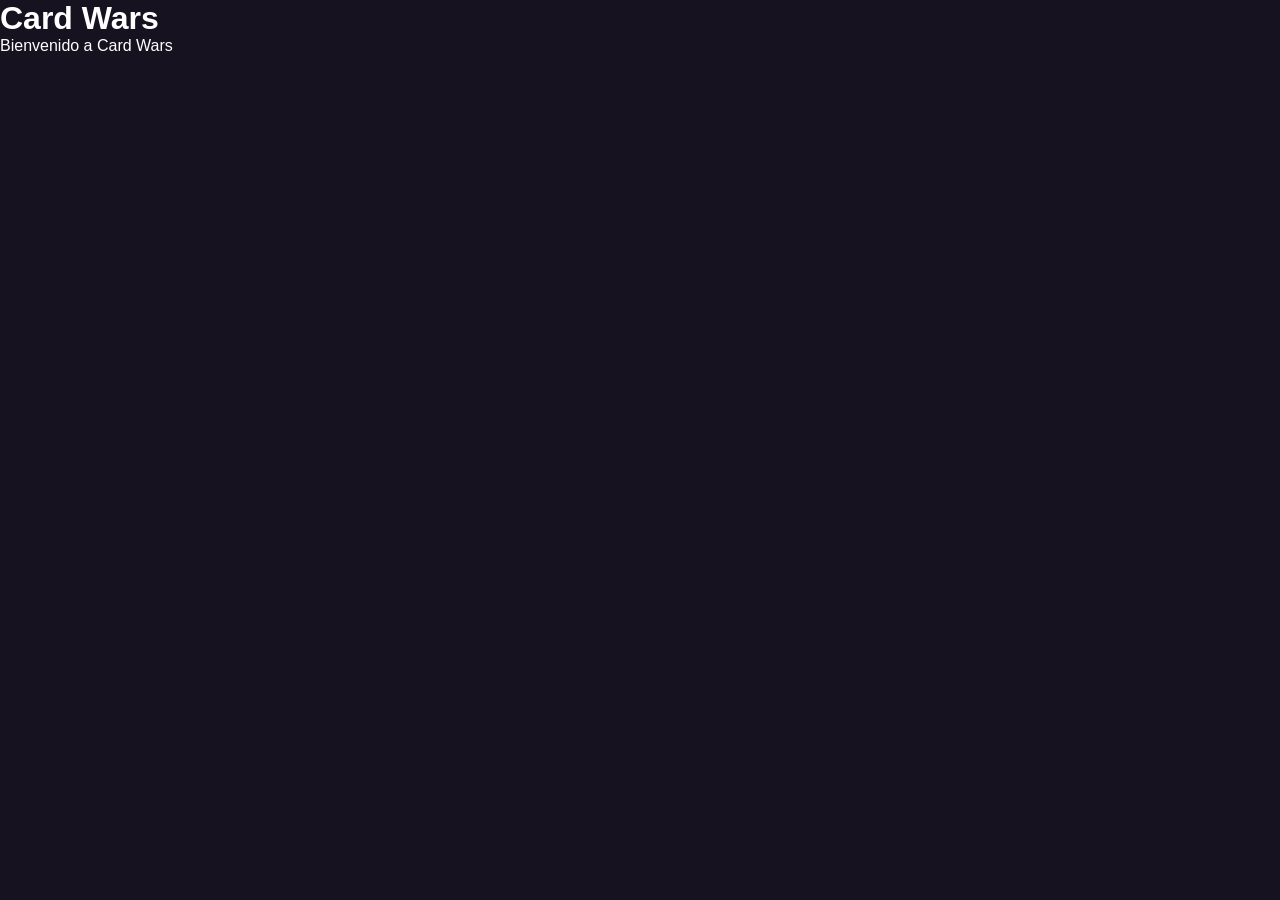
==== index.html @ 8d9fcaba "✨ feat: agregar archivos base del proyecto" ====
<html lang="es">
<head>
    <meta charset="UTF-8">
    <meta name="viewport" content="width=device-width, initial-scale=1.0">

    <title>Card Wars</title>

    <link rel="stylesheet" href="./css/style.css">
</head>

<body>

    <main>
        <h1>Card Wars</h1>
        <p>Bienvenido a Card Wars</p>
    </main>

    <script type="module" src="./js/app.js"></script>

</body>
</html>
---- css/style.css ----
:root {
    /* Colores principales */
    --color-primary: #7c3aed;
    --color-secondary: #f59e0b;
    --color-background: #17121f;
    --color-surface: #241b2f;
    --color-text: #ffffff;
    --color-text-secondary: #c4b5fd;

    /* Tipografía */
    --font-main: Arial, sans-serif;

    /* Bordes */
    --radius-small: 8px;
    --radius-medium: 12px;
    --radius-large: 20px;

    /* Sombras */
    --shadow-card: 0 8px 20px rgba(0, 0, 0, 0.3);

    /* Transiciones */
    --transition-fast: 0.2s ease;
    --transition-normal: 0.3s ease;
} 

* {
    margin: 0;
    padding: 0;
    box-sizing: border-box;
}

body {
    font-family: var(--font-main);
    background-color: var(--color-background);
    color: var(--color-text);
}
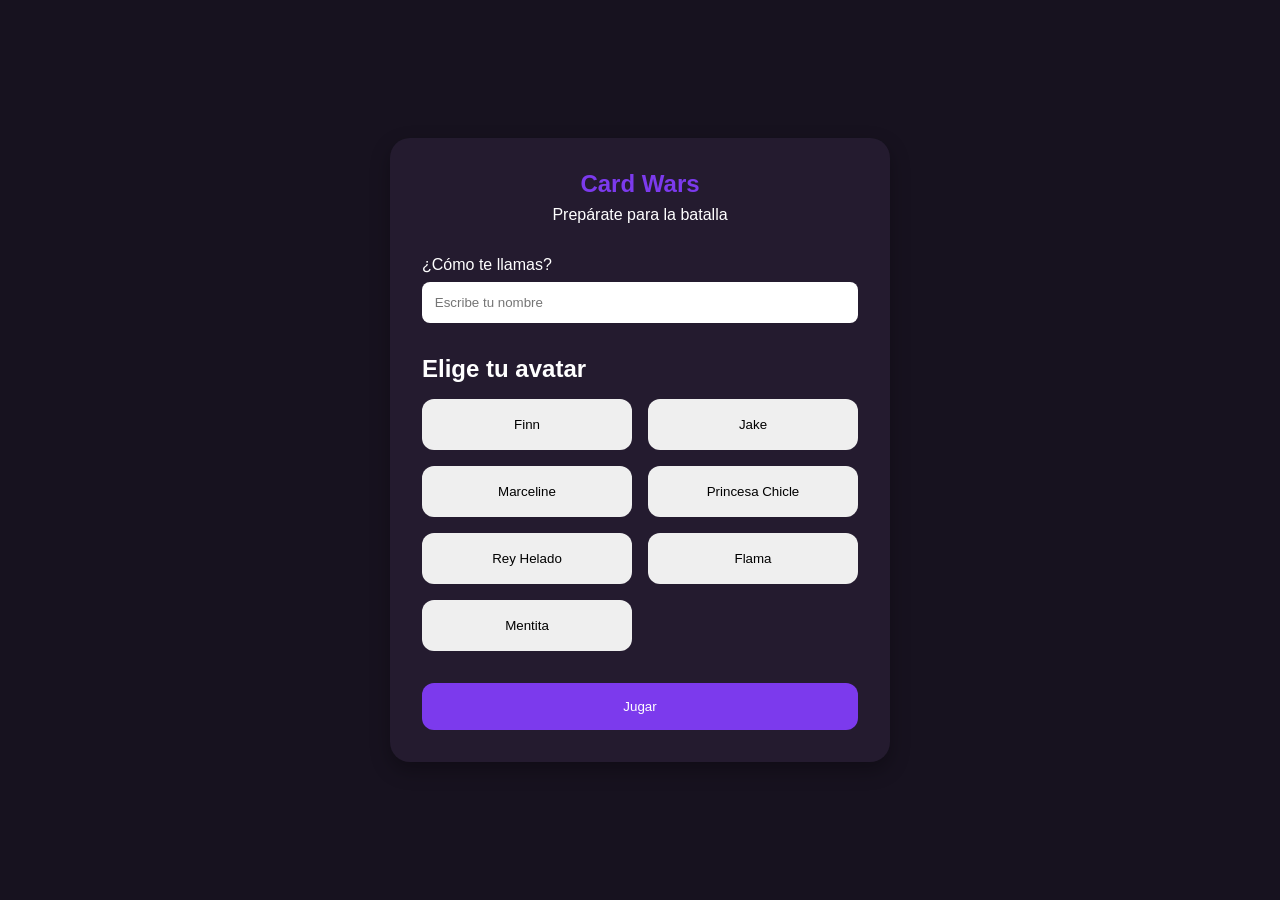
==== commit b64d834b: "✨ feat: crear sistema de login" ====
--- a/index.html
+++ b/index.html
@@ -6,16 +6,113 @@
     <title>Card Wars</title>
 
     <link rel="stylesheet" href="./css/style.css">
+    <link rel="stylesheet" href="./css/login.css">
 </head>
 
 <body>
 
-    <main>
-        <h1>Card Wars</h1>
-        <p>Bienvenido a Card Wars</p>
+    <main class="login">
+
+        <section class="login__container">
+
+            <header class="login__header">
+                <h1>Card Wars</h1>
+                <p>Prepárate para la batalla</p>
+            </header>
+
+            <form id="login-form">
+
+                <div class="login__field">
+                    <label for="nombre">¿Cómo te llamas?</label>
+
+                    <input
+                        type="text"
+                        id="nombre"
+                        name="nombre"
+                        placeholder="Escribe tu nombre"
+                        required
+                    >
+                </div>
+
+                <div class="login__avatars">
+
+                    <h2>Elige tu avatar</h2>
+
+                    <div class="avatars">
+
+                        <button
+                            type="button"
+                            class="avatar"
+                            data-avatar="finn"
+                        >
+                            Finn
+                        </button>
+
+                        <button
+                            type="button"
+                            class="avatar"
+                            data-avatar="jake"
+                        >
+                            Jake
+                        </button>
+
+                        <button
+                            type="button"
+                            class="avatar"
+                            data-avatar="marceline"
+                        >
+                            Marceline
+                        </button>
+
+                        <button
+                            type="button"
+                            class="avatar"
+                            data-avatar="princesa-chicle"
+                        >
+                            Princesa Chicle
+                        </button>
+                        
+                        <button
+                            type="button"
+                            class="avatar"
+                            data-avatar="rey-helado"
+                        >
+                            Rey Helado
+                        </button>
+
+                        <button
+                            type="button"
+                            class="avatar"
+                            data-avatar="princes-llama"
+                        >
+                            Flama
+                        </button>
+
+                        <button
+                            type="button"
+                            class="avatar"
+                            data-avatar="mayordomo-mentita"
+                        >
+                            Mentita
+                        </button>
+
+                    </div>
+
+                </div>
+
+                <button type="submit" class="login__button">
+                    Jugar
+                </button>
+
+            </form>
+
+        </section>
+
     </main>
 
     <script type="module" src="./js/app.js"></script>
+    <script type="module" src="./js/login.js"></script>
+
 
 </body>
 </html>
--- a/css/login.css
+++ b/css/login.css
@@ -0,0 +1,75 @@
+.login {
+    min-height: 100vh;
+    display: flex;
+    justify-content: center;
+    align-items: center;
+}
+
+.login__container {
+    width: min(90%, 500px);
+    padding: 2rem;
+    background-color: var(--color-surface);
+    border-radius: var(--radius-large);
+    box-shadow: var(--shadow-card);
+}
+
+.login__header {
+    text-align: center;
+    margin-bottom: 2rem;
+}
+
+.login__header h1 {
+    color: var(--color-primary);
+    margin-bottom: 0.5rem;
+}
+
+.login__field {
+    display: flex;
+    flex-direction: column;
+    gap: 0.5rem;
+    margin-bottom: 2rem;
+}
+
+.login__field input {
+    padding: 0.8rem;
+    border: none;
+    border-radius: var(--radius-small);
+}
+
+.login__avatars h2 {
+    margin-bottom: 1rem;
+}
+
+.avatars {
+    display: grid;
+    grid-template-columns: repeat(2, 1fr);
+    gap: 1rem;
+}
+
+.avatar {
+    padding: 1rem;
+    border: 2px solid transparent;
+    border-radius: var(--radius-medium);
+    cursor: pointer;
+}
+
+.avatar--selected {
+    border-color: var(--color-primary);
+    transform: scale(1.05);
+}
+
+.login__button {
+    width: 100%;
+    margin-top: 2rem;
+    padding: 1rem;
+    border: none;
+    border-radius: var(--radius-medium);
+    background-color: var(--color-primary);
+    color: var(--color-text);
+    cursor: pointer;
+    transition: var(--transition-normal);
+}
+
+.login__button:hover {
+    transform: scale(1.03);
+}
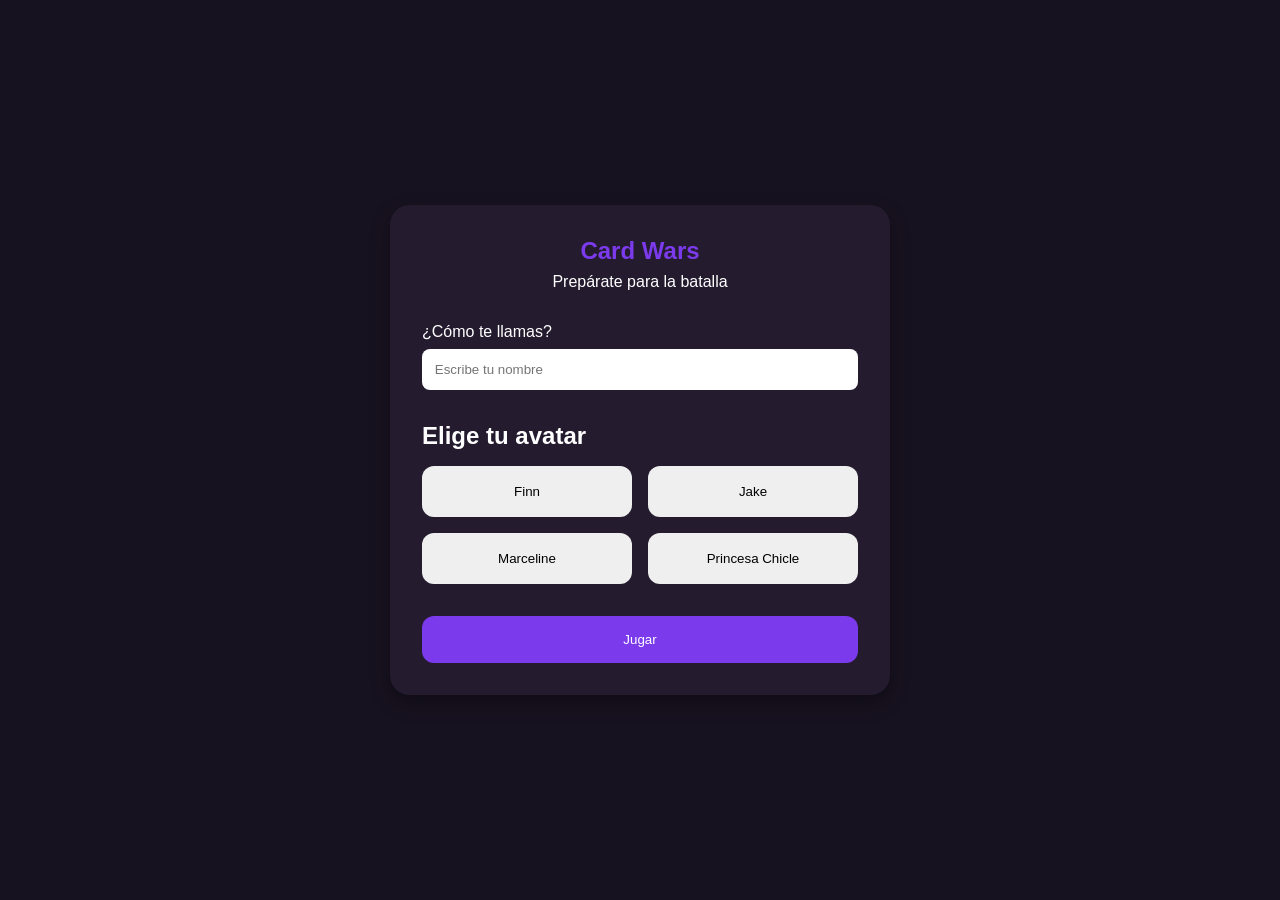
==== commit 03f190e4: "✨ feat: crear página de inicio" ====
--- a/index.html
+++ b/index.html
@@ -1,9 +1,11 @@
+<!DOCTYPE html>
 <html lang="es">
+
 <head>
     <meta charset="UTF-8">
     <meta name="viewport" content="width=device-width, initial-scale=1.0">
 
-    <title>Card Wars</title>
+    <title>Card Wars | Login</title>
 
     <link rel="stylesheet" href="./css/style.css">
     <link rel="stylesheet" href="./css/login.css">
@@ -16,14 +18,25 @@
         <section class="login__container">
 
             <header class="login__header">
-                <h1>Card Wars</h1>
-                <p>Prepárate para la batalla</p>
+
+                <h1>
+                    Card Wars
+                </h1>
+
+                <p>
+                    Prepárate para la batalla
+                </p>
+
             </header>
+
 
             <form id="login-form">
 
                 <div class="login__field">
-                    <label for="nombre">¿Cómo te llamas?</label>
+
+                    <label for="nombre">
+                        ¿Cómo te llamas?
+                    </label>
 
                     <input
                         type="text"
@@ -32,11 +45,15 @@
                         placeholder="Escribe tu nombre"
                         required
                     >
+
                 </div>
+
 
                 <div class="login__avatars">
 
-                    <h2>Elige tu avatar</h2>
+                    <h2>
+                        Elige tu avatar
+                    </h2>
 
                     <div class="avatars">
 
@@ -71,36 +88,16 @@
                         >
                             Princesa Chicle
                         </button>
-                        
-                        <button
-                            type="button"
-                            class="avatar"
-                            data-avatar="rey-helado"
-                        >
-                            Rey Helado
-                        </button>
-
-                        <button
-                            type="button"
-                            class="avatar"
-                            data-avatar="princes-llama"
-                        >
-                            Flama
-                        </button>
-
-                        <button
-                            type="button"
-                            class="avatar"
-                            data-avatar="mayordomo-mentita"
-                        >
-                            Mentita
-                        </button>
 
                     </div>
 
                 </div>
 
-                <button type="submit" class="login__button">
+
+                <button
+                    type="submit"
+                    class="login__button"
+                >
                     Jugar
                 </button>
 
@@ -110,9 +107,12 @@
 
     </main>
 
-    <script type="module" src="./js/app.js"></script>
-    <script type="module" src="./js/login.js"></script>
 
+    <script
+        type="module"
+        src="./js/login.js"
+    ></script>
 
 </body>
+
 </html>
--- a/css/style.css
+++ b/css/style.css
@@ -1,3 +1,7 @@
+/* =========================
+   ROOT
+========================= */
+
 :root {
     /* Colores principales */
     --color-primary: #7c3aed;
@@ -23,14 +27,184 @@
     --transition-normal: 0.3s ease;
 } 
 
+/* =========================
+   RESET
+========================= */
+
 * {
     margin: 0;
     padding: 0;
     box-sizing: border-box;
 }
 
+/* =========================
+   BODY
+========================= */
+
 body {
     font-family: var(--font-main);
     background-color: var(--color-background);
     color: var(--color-text);
+}
+
+/* =========================
+   LINKS
+========================= */
+
+a {
+    color: inherit;
+    text-decoration: none;
+}
+
+
+/* =========================
+   NAVBAR
+========================= */
+
+.navbar {
+    width: 100%;
+    min-height: 70px;
+
+    display: flex;
+    align-items: center;
+    justify-content: space-between;
+
+    padding: 0 2rem;
+
+    background-color: var(--color-surface);
+
+    box-shadow: var(--shadow-card);
+}
+
+
+/* Logo */
+
+.navbar__logo {
+    font-size: 1.5rem;
+    font-weight: bold;
+    color: var(--color-primary);
+
+    transition: var(--transition-normal);
+}
+
+.navbar__logo:hover {
+    transform: scale(1.05);
+}
+
+
+/* Links */
+
+.navbar__links {
+    display: flex;
+    align-items: center;
+    gap: 2rem;
+
+    list-style: none;
+}
+
+.navbar__link {
+    position: relative;
+
+    padding: 0.5rem 0;
+
+    color: var(--color-text-secondary);
+
+    transition: var(--transition-fast);
+}
+
+.navbar__link:hover {
+    color: var(--color-text);
+}
+
+
+/* Link activo */
+
+.navbar__link--active {
+    color: var(--color-text);
+}
+
+.navbar__link--active::after {
+    content: "";
+
+    position: absolute;
+    left: 0;
+    bottom: 0;
+
+    width: 100%;
+    height: 2px;
+
+    background-color: var(--color-primary);
+}
+
+
+/* Jugador */
+
+.navbar__player {
+    display: flex;
+    align-items: center;
+    gap: 0.7rem;
+}
+
+.navbar__avatar {
+    width: 40px;
+    height: 40px;
+
+    border-radius: 50%;
+
+    object-fit: cover;
+
+    border: 2px solid var(--color-primary);
+}
+
+.navbar__player-name {
+    font-size: 0.9rem;
+}
+
+
+/* =========================
+   MEDIA QUERIES
+========================= */
+
+/* Tablet */
+
+@media (max-width: 768px) {
+
+    .navbar {
+        padding: 0 1rem;
+    }
+
+    .navbar__links {
+        gap: 1rem;
+    }
+
+    .navbar__player-name {
+        display: none;
+    }
+}
+
+
+/* Móvil */
+
+@media (max-width: 480px) {
+
+    .navbar {
+        flex-direction: column;
+        gap: 1rem;
+
+        padding: 1rem;
+    }
+
+    .navbar__links {
+        width: 100%;
+
+        justify-content: center;
+
+        gap: 1rem;
+
+        flex-wrap: wrap;
+    }
+
+    .navbar__logo {
+        font-size: 1.3rem;
+    }
 }
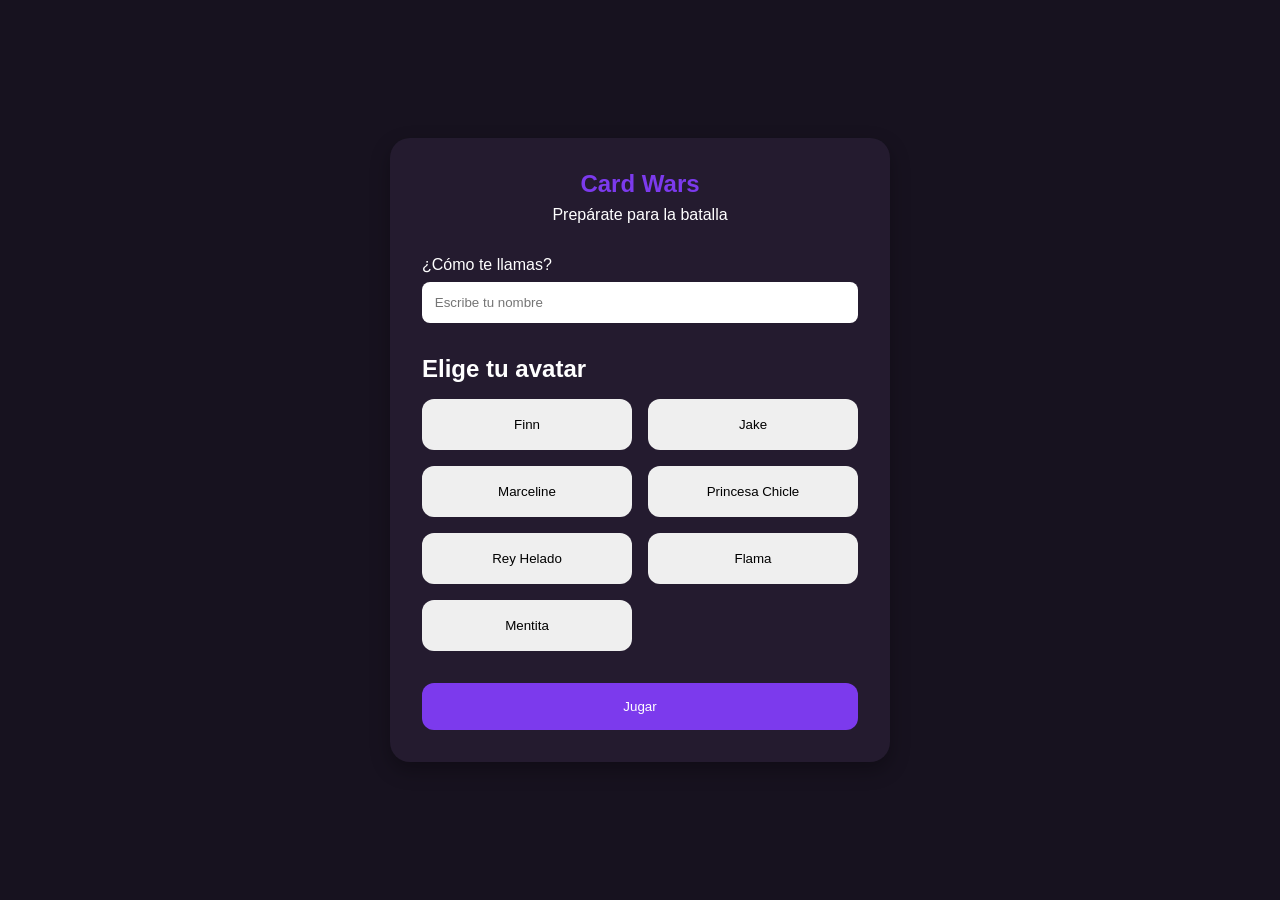
==== commit 20c971bf: "🔀 merge: integrar inicio en develop" ====
--- a/index.html
+++ b/index.html
@@ -18,25 +18,14 @@
         <section class="login__container">
 
             <header class="login__header">
-
-                <h1>
-                    Card Wars
-                </h1>
-
-                <p>
-                    Prepárate para la batalla
-                </p>
-
+                <h1>Card Wars</h1>
+                <p>Prepárate para la batalla</p>
             </header>
-
 
             <form id="login-form">
 
                 <div class="login__field">
-
-                    <label for="nombre">
-                        ¿Cómo te llamas?
-                    </label>
+                    <label for="nombre">¿Cómo te llamas?</label>
 
                     <input
                         type="text"
@@ -45,15 +34,11 @@
                         placeholder="Escribe tu nombre"
                         required
                     >
-
                 </div>
-
 
                 <div class="login__avatars">
 
-                    <h2>
-                        Elige tu avatar
-                    </h2>
+                    <h2>Elige tu avatar</h2>
 
                     <div class="avatars">
 
@@ -88,6 +73,30 @@
                         >
                             Princesa Chicle
                         </button>
+                        
+                        <button
+                            type="button"
+                            class="avatar"
+                            data-avatar="rey-helado"
+                        >
+                            Rey Helado
+                        </button>
+
+                        <button
+                            type="button"
+                            class="avatar"
+                            data-avatar="princes-llama"
+                        >
+                            Flama
+                        </button>
+
+                        <button
+                            type="button"
+                            class="avatar"
+                            data-avatar="mayordomo-mentita"
+                        >
+                            Mentita
+                        </button>
 
                     </div>
 
@@ -107,12 +116,12 @@
 
     </main>
 
-
     <script
         type="module"
         src="./js/login.js"
     ></script>
 
+
 </body>
 
 </html>
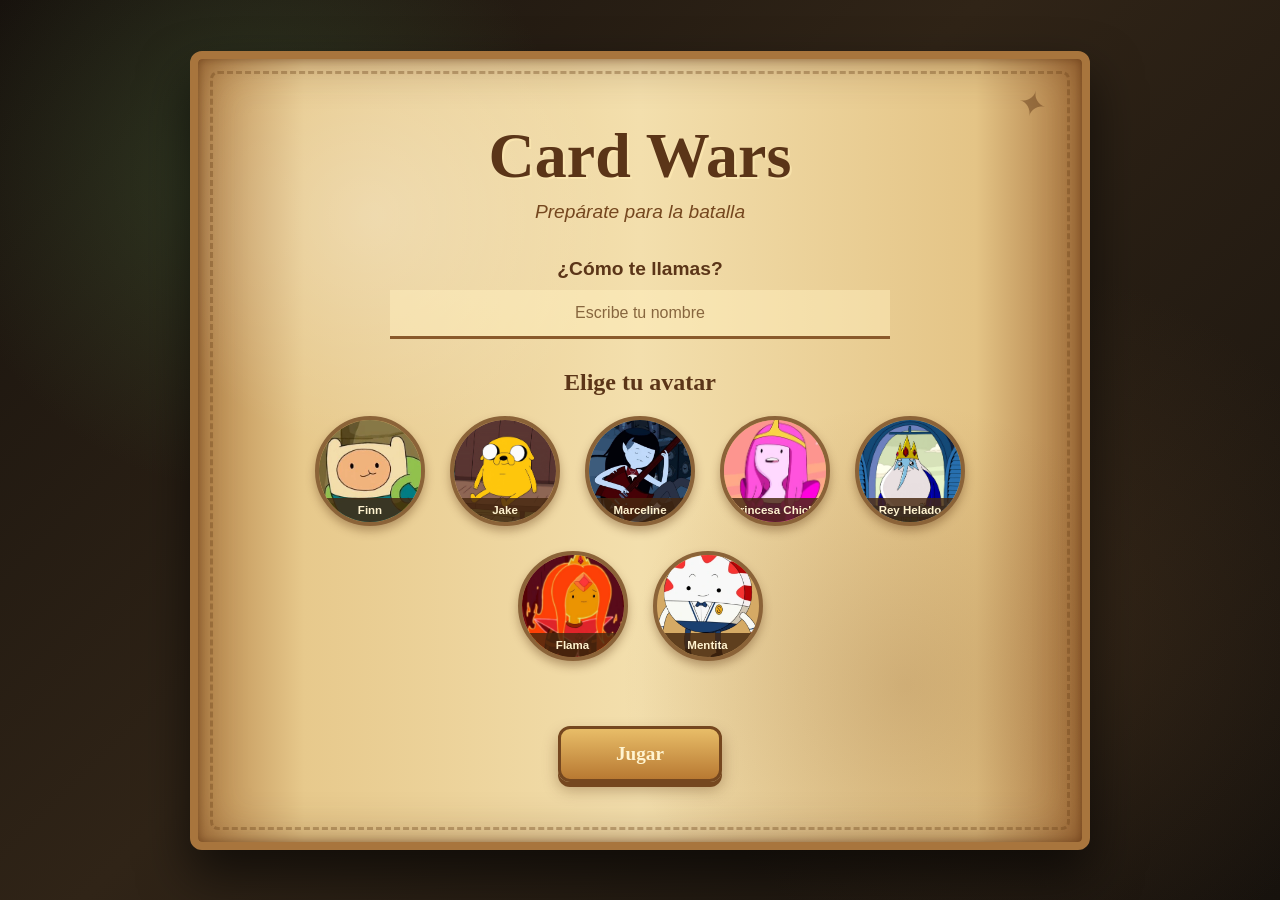
==== commit 7b2ef18d: "🎨 feat: mejorar identidad visual del login" ====
--- a/index.html
+++ b/index.html
@@ -1,11 +1,9 @@
-<!DOCTYPE html>
 <html lang="es">
-
 <head>
     <meta charset="UTF-8">
     <meta name="viewport" content="width=device-width, initial-scale=1.0">
 
-    <title>Card Wars | Login</title>
+    <title>Card Wars</title>
 
     <link rel="stylesheet" href="./css/style.css">
     <link rel="stylesheet" href="./css/login.css">
@@ -14,7 +12,18 @@
 <body>
 
     <main class="login">
-
+        <video
+        class="login__background"
+        autoplay
+        muted
+        loop
+        playsinline
+        >
+        <source
+            src="../assets/src/dulce reino.mp4"
+            type="video/mp4"
+        >
+        </video>
         <section class="login__container">
 
             <header class="login__header">
@@ -47,15 +56,17 @@
                             class="avatar"
                             data-avatar="finn"
                         >
-                            Finn
+                            <img src="../assets/src/finn.webp" alt="Finn">
+                            <span>Finn</span>
                         </button>
 
                         <button
-                            type="button"
+                            type="button"  
                             class="avatar"
                             data-avatar="jake"
                         >
-                            Jake
+                            <img src="../assets/src/jake.webp" alt="Jake">
+                            <span>Jake</span>
                         </button>
 
                         <button
@@ -63,7 +74,8 @@
                             class="avatar"
                             data-avatar="marceline"
                         >
-                            Marceline
+                            <img src="../assets/src/marceline.webp" alt="Marceline">
+                            <span>Marceline</span>
                         </button>
 
                         <button
@@ -71,42 +83,52 @@
                             class="avatar"
                             data-avatar="princesa-chicle"
                         >
-                            Princesa Chicle
+                            <img
+                                src="../assets/src/dulce.webp"
+                                alt="Princesa Chicle"
+                            >
+                            <span>Princesa Chicle</span>
                         </button>
-                        
+
                         <button
                             type="button"
                             class="avatar"
                             data-avatar="rey-helado"
                         >
-                            Rey Helado
+                            <img
+                                src="../assets/src/rey helado.webp"
+                                alt="Rey Helado"
+                            >
+                            <span>Rey Helado</span>
                         </button>
 
                         <button
                             type="button"
                             class="avatar"
-                            data-avatar="princes-llama"
+                            data-avatar="flama"
                         >
-                            Flama
+                            <img
+                                src="../assets/src/princesa flama.webp"
+                                alt="Flama"
+                            >
+                            <span>Flama</span>
                         </button>
 
                         <button
                             type="button"
                             class="avatar"
-                            data-avatar="mayordomo-mentita"
+                            data-avatar="mentita"
                         >
-                            Mentita
+                            <img
+                                src="../assets/src/mentita.webp"
+                                alt="Mentita"
+                            >
+                            <span>Mentita</span>
                         </button>
-
                     </div>
-
                 </div>
 
-
-                <button
-                    type="submit"
-                    class="login__button"
-                >
+                <button type="submit" class="login__button">
                     Jugar
                 </button>
 
@@ -116,12 +138,9 @@
 
     </main>
 
-    <script
-        type="module"
-        src="./js/login.js"
-    ></script>
+    <script type="module" src="./js/app.js"></script>
+    <script type="module" src="./js/login.js"></script>
 
 
 </body>
-
 </html>
--- a/css/login.css
+++ b/css/login.css
@@ -1,75 +1,592 @@
+/* =========================================
+   LOGIN - MAPA DE OOO
+========================================= */
+
 .login {
     min-height: 100vh;
     display: flex;
     justify-content: center;
     align-items: center;
-}
+
+    padding: 40px 20px;
+
+    /* Fondo exterior */
+    background:
+        radial-gradient(circle at 20% 20%, rgba(80, 120, 70, 0.35), transparent 25%),
+        radial-gradient(circle at 80% 70%, rgba(100, 70, 40, 0.3), transparent 30%),
+        linear-gradient(
+            135deg,
+            #17120d,
+            #302417 45%,
+            #17120d
+        );
+}
+
+
+/* =========================================
+   PERGAMINO
+========================================= */
 
 .login__container {
-    width: min(90%, 500px);
-    padding: 2rem;
-    background-color: var(--color-surface);
-    border-radius: var(--radius-large);
-    box-shadow: var(--shadow-card);
-}
-
-.login__header {
-    text-align: center;
-    margin-bottom: 2rem;
-}
-
-.login__header h1 {
-    color: var(--color-primary);
-    margin-bottom: 0.5rem;
-}
-
-.login__field {
+
+    position: relative;
+
+    width: min(900px, 90%);
+
+    min-height: 650px;
+
+    padding: 60px 70px;
+
     display: flex;
     flex-direction: column;
-    gap: 0.5rem;
-    margin-bottom: 2rem;
-}
+    justify-content: center;
+
+    /* Textura de pergamino */
+    background:
+        radial-gradient(
+            circle at 20% 20%,
+            rgba(255, 255, 255, 0.25),
+            transparent 25%
+        ),
+        radial-gradient(
+            circle at 80% 80%,
+            rgba(110, 60, 20, 0.2),
+            transparent 30%
+        ),
+        linear-gradient(
+            90deg,
+            #b9894d,
+            #e7c98c 12%,
+            #f3dfad 50%,
+            #e4c486 88%,
+            #aa7740
+        );
+
+    border-radius: 12px;
+
+    /*
+        Sombra para que parezca
+        un pergamino sobre una mesa
+    */
+    box-shadow:
+        0 25px 50px rgba(0, 0, 0, 0.6),
+        inset 0 0 45px rgba(90, 45, 15, 0.45),
+        inset 0 0 10px rgba(80, 40, 10, 0.5);
+
+    border: 8px solid #a8753d;
+
+    overflow: hidden;
+}
+
+
+/* =========================================
+   BORDES IRREGULARES
+========================================= */
+
+.login__container::before {
+
+    content: "";
+
+    position: absolute;
+
+    inset: 12px;
+
+    border: 3px dashed rgba(105, 65, 25, 0.35);
+
+    border-radius: 8px;
+
+    pointer-events: none;
+}
+
+
+/* =========================================
+   DECORACIÓN DE ESQUINAS
+========================================= */
+
+.login__container::after {
+
+    content: "✦";
+
+    position: absolute;
+
+    top: 25px;
+    right: 35px;
+
+    font-size: 35px;
+
+    color: rgba(90, 50, 20, 0.45);
+
+    transform: rotate(15deg);
+
+}
+
+
+/* =========================================
+   CABECERA
+========================================= */
+
+.login__header {
+
+    position: relative;
+
+    text-align: center;
+
+    margin-bottom: 35px;
+
+    z-index: 1;
+}
+
+
+.login__header h1 {
+
+    margin: 0;
+
+    font-family: Georgia, serif;
+
+    font-size: 4rem;
+
+    color: #5b3518;
+
+    text-shadow:
+        2px 2px 0 rgba(255, 235, 180, 0.6);
+
+}
+
+
+.login__header p {
+
+    margin-top: 8px;
+
+    font-size: 1.2rem;
+
+    color: #75471f;
+
+    font-style: italic;
+
+}
+
+
+/* =========================================
+   FORMULARIO
+========================================= */
+
+#login-form {
+
+    position: relative;
+
+    z-index: 1;
+
+    display: flex;
+
+    flex-direction: column;
+
+    align-items: center;
+}
+
+
+/* =========================================
+   CAMPO NOMBRE
+========================================= */
+
+.login__field {
+
+    width: 100%;
+
+    max-width: 500px;
+
+    margin-bottom: 30px;
+
+    text-align: center;
+}
+
+
+.login__field label {
+
+    display: block;
+
+    margin-bottom: 10px;
+
+    font-size: 1.2rem;
+
+    font-weight: bold;
+
+    color: #5b3518;
+}
+
 
 .login__field input {
-    padding: 0.8rem;
+
+    width: 100%;
+
+    padding: 14px 18px;
+
     border: none;
-    border-radius: var(--radius-small);
-}
+
+    border-bottom: 3px solid #8a5a2b;
+
+    outline: none;
+
+    background: rgba(255, 239, 190, 0.45);
+
+    color: #4b2b14;
+
+    font-size: 1rem;
+
+    font-family: inherit;
+
+    text-align: center;
+}
+
+
+.login__field input::placeholder {
+
+    color: #87663f;
+}
+
+
+.login__field input:focus {
+
+    border-bottom-color: #5f8f3b;
+
+    background: rgba(255, 245, 210, 0.7);
+}
+
+
+/* =========================================
+   AVATARES
+========================================= */
+
+.login__avatars {
+
+    width: 100%;
+
+    text-align: center;
+
+    margin-bottom: 35px;
+}
+
 
 .login__avatars h2 {
-    margin-bottom: 1rem;
-}
+
+    margin-bottom: 20px;
+
+    color: #5b3518;
+
+    font-family: Georgia, serif;
+}
+
 
 .avatars {
-    display: grid;
-    grid-template-columns: repeat(2, 1fr);
-    gap: 1rem;
-}
+    display: flex;
+    justify-content: center;
+    align-items: flex-start;
+    flex-wrap: wrap;
+    gap: 25px;
+}
+
+
+/* CÍRCULO DEL AVATAR */
 
 .avatar {
-    padding: 1rem;
-    border: 2px solid transparent;
-    border-radius: var(--radius-medium);
+    position: relative;
+
+    width: 110px;
+    height: 110px;
+
+    min-width: 110px;
+    min-height: 110px;
+
+    padding: 0;
+
+    border-radius: 50%;
+    overflow: hidden;
+
+    border: 4px solid #8b6338;
+
+    background: #d5aa65;
+
     cursor: pointer;
-}
-
-.avatar--selected {
-    border-color: var(--color-primary);
+
+    display: flex;
+    align-items: center;
+    justify-content: center;
+
+    box-shadow:
+        0 5px 10px rgba(80, 40, 10, 0.35);
+
+    transition:
+        transform 0.25s ease,
+        border-color 0.25s ease,
+        box-shadow 0.25s ease;
+}
+
+
+/* IMAGEN */
+
+.avatar img {
+    position: absolute;
+
+    top: 0;
+    left: 0;
+
+    width: 100%;
+    height: 100%;
+
+    max-width: none;
+
+    object-fit: cover;
+
+    display: block;
+}
+
+
+/* NOMBRE */
+
+.avatar span {
+    position: absolute;
+
+    left: 0;
+    right: 0;
+    bottom: 0;
+
+    z-index: 2;
+
+    padding: 6px 2px;
+
+    background: rgba(70, 40, 15, 0.82);
+
+    color: #fff3d0;
+
+    font-size: 0.72rem;
+    font-weight: bold;
+
+    text-align: center;
+}
+
+
+/* HOVER */
+
+.avatar:hover {
+    transform: translateY(-8px) scale(1.05);
+
+    border-color: #d99b28;
+
+    box-shadow:
+        0 10px 20px rgba(70, 40, 10, 0.5);
+}
+
+
+/* SELECCIONADO */
+
+.avatar.selected {
+    transform: translateY(-12px) scale(1.1);
+
+    border-color: #f5c542;
+
+    box-shadow:
+        0 0 0 4px rgba(245, 197, 66, 0.35),
+        0 0 20px rgba(245, 197, 66, 0.9),
+        0 12px 25px rgba(80, 40, 10, 0.55);
+
+    z-index: 5;
+}
+
+.login {
+    position: relative;
+    min-height: 100vh;
+
+    overflow: hidden;
+}
+
+
+/* VIDEO DE FONDO */
+
+.login__background {
+    position: absolute;
+
+    inset: 0;
+
+    width: 100%;
+    height: 100%;
+
+    object-fit: cover;
+
+    z-index: 0;
+
+    filter: blur(4px);
+
     transform: scale(1.05);
-}
+
+    opacity: 0.85;
+}
+
+
+/* CAPA DE COLOR */
+
+.login__overlay {
+    position: absolute;
+
+    inset: 0;
+
+    background: rgba(183, 139, 70, 0.12);
+
+    z-index: 1;
+}
+
+
+/* CONTENIDO */
+
+.login__container {
+    position: relative;
+
+    z-index: 2;
+}
+
+/* =========================================
+   BOTÓN JUGAR
+========================================= */
 
 .login__button {
-    width: 100%;
-    margin-top: 2rem;
-    padding: 1rem;
-    border: none;
-    border-radius: var(--radius-medium);
-    background-color: var(--color-primary);
-    color: var(--color-text);
+    margin-top: 30px;
+
+    padding: 14px 55px;
+
+    border: 3px solid #75471f;
+    border-radius: 12px;
+
+    background: linear-gradient(
+        180deg,
+        #e8bd68,
+        #b87932
+    );
+
+    color: #fff4d0;
+
+    font-family: Georgia, serif;
+    font-size: 1.2rem;
+    font-weight: bold;
+
     cursor: pointer;
-    transition: var(--transition-normal);
-}
+
+    box-shadow:
+        0 5px 0 #75471f,
+        0 8px 15px rgba(80, 40, 10, 0.35);
+
+    transition:
+        transform 0.15s ease,
+        box-shadow 0.15s ease,
+        filter 0.15s ease;
+}
+
+
+/* PASAR EL RATÓN */
 
 .login__button:hover {
-    transform: scale(1.03);
+    transform: translateY(-3px);
+
+    filter: brightness(1.08);
+
+    box-shadow:
+        0 8px 0 #75471f,
+        0 12px 18px rgba(80, 40, 10, 0.4);
+}
+
+
+/* AL PRESIONAR */
+
+.login__button:active {
+    transform: translateY(3px);
+
+    box-shadow:
+        0 2px 0 #75471f,
+        0 4px 8px rgba(80, 40, 10, 0.3);
+}
+
+
+/* =========================================
+   RESPONSIVE
+========================================= */
+
+@media (max-width: 800px) {
+
+    .login__container {
+
+        width: 95%;
+
+        min-height: auto;
+
+        padding: 45px 30px;
+    }
+
+
+    .login__header h1 {
+
+        font-size: 3rem;
+    }
+
+
+    .avatars {
+
+        gap: 12px;
+    }
+
+
+    .avatar {
+
+        width: 75px;
+        height: 75px;
+
+        font-size: 0.8rem;
+    }
+
+}
+
+
+@media (max-width: 500px) {
+
+    .login {
+
+        padding: 20px 10px;
+    }
+
+
+    .login__container {
+
+        padding: 40px 20px;
+
+        border-width: 5px;
+    }
+
+
+    .login__header h1 {
+
+        font-size: 2.3rem;
+    }
+
+
+    .login__header p {
+
+        font-size: 1rem;
+    }
+
+
+    .avatars {
+
+        gap: 10px;
+    }
+
+
+    .avatar {
+
+        width: 65px;
+
+        height: 65px;
+    }
+
+
+    .login__button {
+
+        width: 100%;
+    }
+
 }
